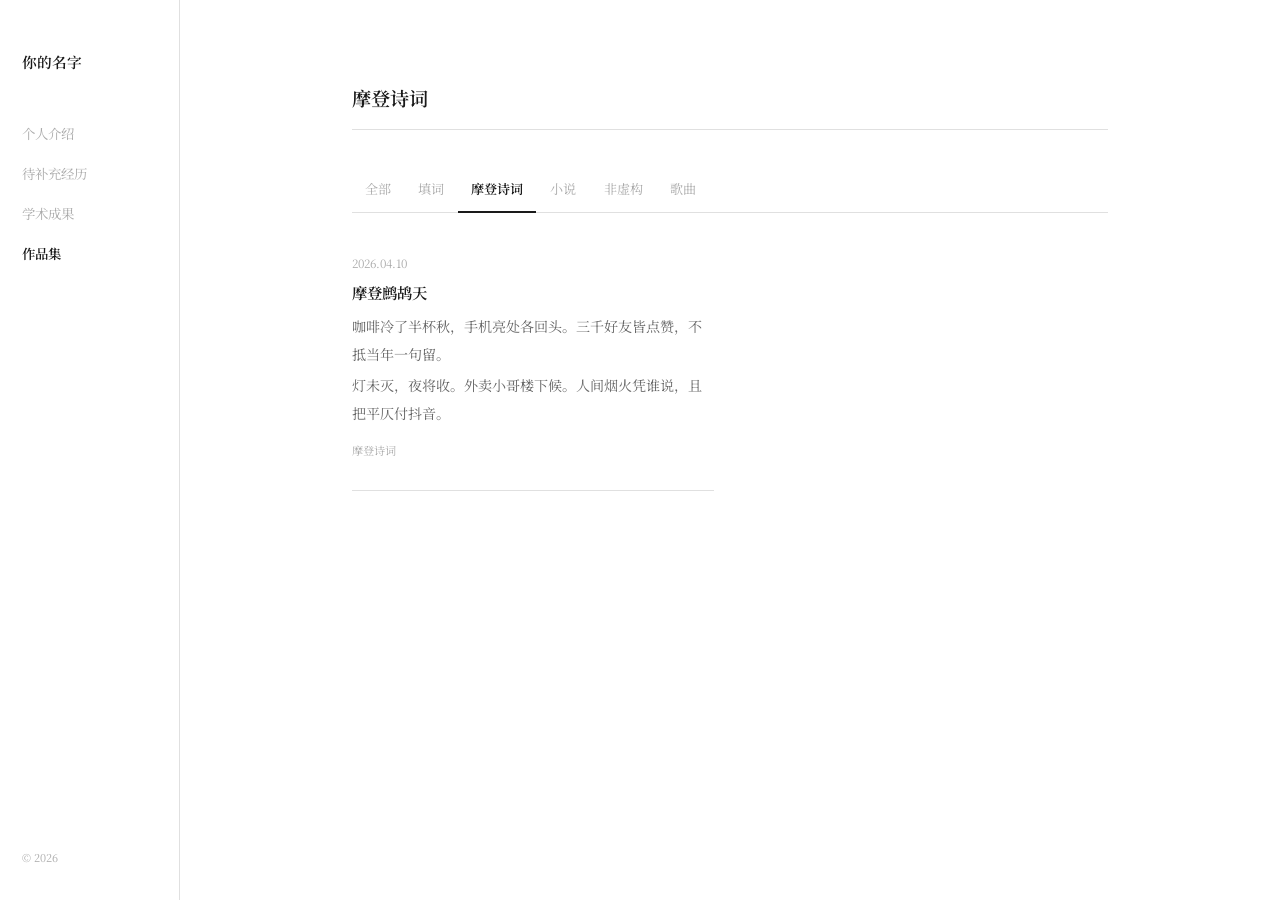
==== works/modern-poetry.html @ 762b655f "Add complete works section with masonry layout and full-text pages - Works overview with all cards i" ====
<!DOCTYPE html>
<html lang="zh-CN">
<head>
  <meta charset="UTF-8">
  <meta name="viewport" content="width=device-width, initial-scale=1.0">
  <title>摩登诗词</title>
  <link rel="stylesheet" href="../style.css">
</head>
<body>

  <aside class="sidebar">
    <a href="../index.html" class="sidebar-name">你的名字</a>
    <button class="mobile-toggle" onclick="document.querySelector('.sidebar-nav').classList.toggle('open')">☰</button>
    <ul class="sidebar-nav">
      <li><a href="../index.html">个人介绍</a></li>
      <li><a href="../experience.html">待补充经历</a></li>
      <li><a href="../academic.html">学术成果</a></li>
      <li><a href="index.html" class="active">作品集</a></li>
    </ul>
    <div class="sidebar-footer">© 2026</div>
  </aside>

  <main class="main">
    <div class="content-wide">
      <h1 class="page-title">摩登诗词</h1>

      <nav class="works-nav">
        <a href="index.html">全部</a>
        <a href="ci.html">填词</a>
        <a href="modern-poetry.html" class="active">摩登诗词</a>
        <a href="fiction.html">小说</a>
        <a href="non-fiction.html">非虚构</a>
        <a href="songs.html">歌曲</a>
      </nav>

      <div class="masonry">

        <div class="card">
          <div class="card-date">2026.04.10</div>
          <h3 class="card-title">摩登鹧鸪天</h3>
          <div class="card-body">
            <p>咖啡冷了半杯秋，手机亮处各回头。三千好友皆点赞，不抵当年一句留。</p>
            <p>灯未灭，夜将收。外卖小哥楼下候。人间烟火凭谁说，且把平仄付抖音。</p>
          </div>
          <div class="card-footer">
            <span class="card-tag">摩登诗词</span>
          </div>
        </div>

      </div>
    </div>
  </main>

</body>
</html>
---- style.css ----
@import url('https://fonts.googleapis.com/css2?family=Noto+Serif+SC:wght@300;400;600&family=Noto+Serif+Tibetan:wght@400;700&family=Libre+Baskerville:ital,wght@0,400;0,700;1,400&display=swap');

:root {
  --black: #1A1A1A;
  --gray: #666666;
  --gray-light: #AAAAAA;
  --rule: #E0E0E0;
  --white: #FFFFFF;
  --sidebar-w: 180px;
  --font-zh: 'Noto Serif SC', serif;
  --font-lat: 'Libre Baskerville', serif;
  --font-tib: 'Noto Serif Tibetan', serif;
}

* { margin: 0; padding: 0; box-sizing: border-box; }

body {
  font-family: var(--font-zh), var(--font-tib);
  background: var(--white);
  color: var(--black);
  line-height: 1.9;
  font-size: 15px;
  -webkit-font-smoothing: antialiased;
}

a {
  color: var(--black);
  text-decoration: none;
  transition: color 0.2s;
}
a:hover { color: var(--gray); }

/* ═══ Sidebar ═══ */
.sidebar {
  position: fixed;
  top: 0; left: 0;
  width: var(--sidebar-w);
  height: 100vh;
  padding: 3rem 1.4rem 2rem;
  display: flex;
  flex-direction: column;
  border-right: 1px solid var(--rule);
  z-index: 100;
  background: var(--white);
}

.sidebar-name {
  font-size: 0.92rem;
  font-weight: 600;
  margin-bottom: 2.5rem;
}

.sidebar-nav { list-style: none; }
.sidebar-nav li { margin-bottom: 0.3rem; }

.sidebar-nav a {
  display: block;
  padding: 0.3rem 0;
  font-size: 0.84rem;
  color: var(--gray-light);
  transition: color 0.2s;
}

.sidebar-nav a:hover { color: var(--black); }
.sidebar-nav a.active { color: var(--black); font-weight: 600; }

.sidebar-footer {
  margin-top: auto;
  font-size: 0.68rem;
  color: var(--gray-light);
}

/* ═══ Main ═══ */
.main {
  margin-left: var(--sidebar-w);
  min-height: 100vh;
  display: flex;
  justify-content: center;
}

.content-area {
  width: 100%;
  max-width: 600px;
  padding: 5rem 2rem;
}

/* ═══ Homepage: centered intro ═══ */
.home-centered {
  text-align: center;
}

.avatar {
  width: 120px;
  height: 120px;
  border-radius: 50%;
  background: var(--rule);
  margin: 0 auto 2.5rem;
  display: flex;
  align-items: center;
  justify-content: center;
  font-size: 0.75rem;
  color: var(--gray-light);
  overflow: hidden;
}

.avatar img {
  width: 100%;
  height: 100%;
  object-fit: cover;
}

.home-name {
  font-size: 1.4rem;
  font-weight: 600;
  margin-bottom: 0.3rem;
}

.home-tagline {
  font-size: 0.88rem;
  color: var(--gray);
  margin-bottom: 3rem;
}

.home-bio {
  text-align: justify;
}

.home-bio p {
  text-indent: 2em;
  margin-bottom: 1.4em;
  line-height: 2;
  font-size: 0.95rem;
}

/* ═══ Subpages ═══ */
.page-title {
  font-size: 1.2rem;
  font-weight: 600;
  margin-bottom: 2.5rem;
  padding-bottom: 0.8rem;
  border-bottom: 1px solid var(--rule);
}

.page-body {
  text-align: justify;
}

.page-body p {
  text-indent: 2em;
  margin-bottom: 1.4em;
  line-height: 2;
  font-size: 0.95rem;
}

.page-body h3 {
  font-size: 1rem;
  font-weight: 600;
  margin-top: 2.5rem;
  margin-bottom: 1rem;
  text-indent: 0;
}

/* ═══ Works: wider content area ═══ */
.content-wide {
  width: 100%;
  max-width: 820px;
  padding: 5rem 2rem;
}

/* ═══ Works Sub-nav ═══ */
.works-nav {
  display: flex;
  flex-wrap: wrap;
  gap: 0.1rem;
  margin-bottom: 2.5rem;
  border-bottom: 1px solid var(--rule);
}

.works-nav a {
  padding: 0.4rem 0.8rem 0.6rem;
  font-size: 0.82rem;
  color: var(--gray-light);
  border-bottom: 2px solid transparent;
  margin-bottom: -1px;
}

.works-nav a:hover { color: var(--black); }

.works-nav a.active {
  color: var(--black);
  border-bottom-color: var(--black);
  font-weight: 600;
}

/* ═══ Masonry ═══ */
.masonry {
  columns: 2;
  column-gap: 2rem;
}

.card {
  break-inside: avoid;
  margin-bottom: 2rem;
  padding-bottom: 1.8rem;
  border-bottom: 1px solid var(--rule);
}

.card-date {
  font-size: 0.72rem;
  color: var(--gray-light);
  margin-bottom: 0.35rem;
}

.card-title {
  font-size: 0.96rem;
  font-weight: 600;
  margin-bottom: 0.5rem;
  line-height: 1.5;
}

.card-body {
  font-size: 0.88rem;
  line-height: 2;
  color: var(--gray);
}

.card-body p { margin-bottom: 0.2rem; }

.card-footer {
  margin-top: 0.8rem;
  display: flex;
  align-items: center;
  justify-content: space-between;
}

.card-tag {
  font-size: 0.7rem;
  color: var(--gray-light);
}

.card-read-more {
  font-size: 0.78rem;
  color: var(--black);
}

.card-read-more:hover { color: var(--gray); }

/* ═══ Article (full text) ═══ */
.article-title {
  font-size: 1.3rem;
  font-weight: 600;
  margin-bottom: 0.4rem;
}

.article-meta {
  font-size: 0.8rem;
  color: var(--gray-light);
  margin-bottom: 2.5rem;
  padding-bottom: 1.2rem;
  border-bottom: 1px solid var(--rule);
}

.article-content {
  text-align: justify;
}

.article-content p {
  text-indent: 2em;
  margin-bottom: 1.4em;
  line-height: 2.2;
  font-size: 0.95rem;
}

.article-content hr {
  border: none;
  height: 1px;
  background: var(--rule);
  margin: 2.5rem 0;
}

.back-link {
  display: inline-block;
  margin-bottom: 2.5rem;
  font-size: 0.8rem;
  color: var(--gray-light);
}

.back-link:hover { color: var(--black); }

/* ═══ Responsive ═══ */
@media (max-width: 900px) {
  .masonry { columns: 1; }
}

@media (max-width: 768px) {
  :root { --sidebar-w: 0px; }

  .sidebar {
    position: fixed;
    top: 0; left: 0; right: 0;
    width: 100%;
    height: auto;
    flex-direction: row;
    align-items: center;
    padding: 0.8rem 1.2rem;
    border-right: none;
    border-bottom: 1px solid var(--rule);
  }

  .sidebar-name { margin-bottom: 0; margin-right: 1.5rem; }

  .sidebar-nav {
    display: none;
    position: absolute;
    top: 100%; left: 0; right: 0;
    background: var(--white);
    border-bottom: 1px solid var(--rule);
    padding: 0.8rem 1.2rem;
  }

  .sidebar-nav.open { display: block; }
  .sidebar-footer { display: none; }

  .mobile-toggle {
    margin-left: auto;
    background: none;
    border: none;
    font-size: 1.1rem;
    cursor: pointer;
    color: var(--black);
  }

  .main { margin-left: 0; margin-top: 50px; }
  .content-area { padding: 3rem 1.5rem; }
  .content-wide { padding: 3rem 1.5rem; }
}

@media (min-width: 769px) {
  .mobile-toggle { display: none; }
}
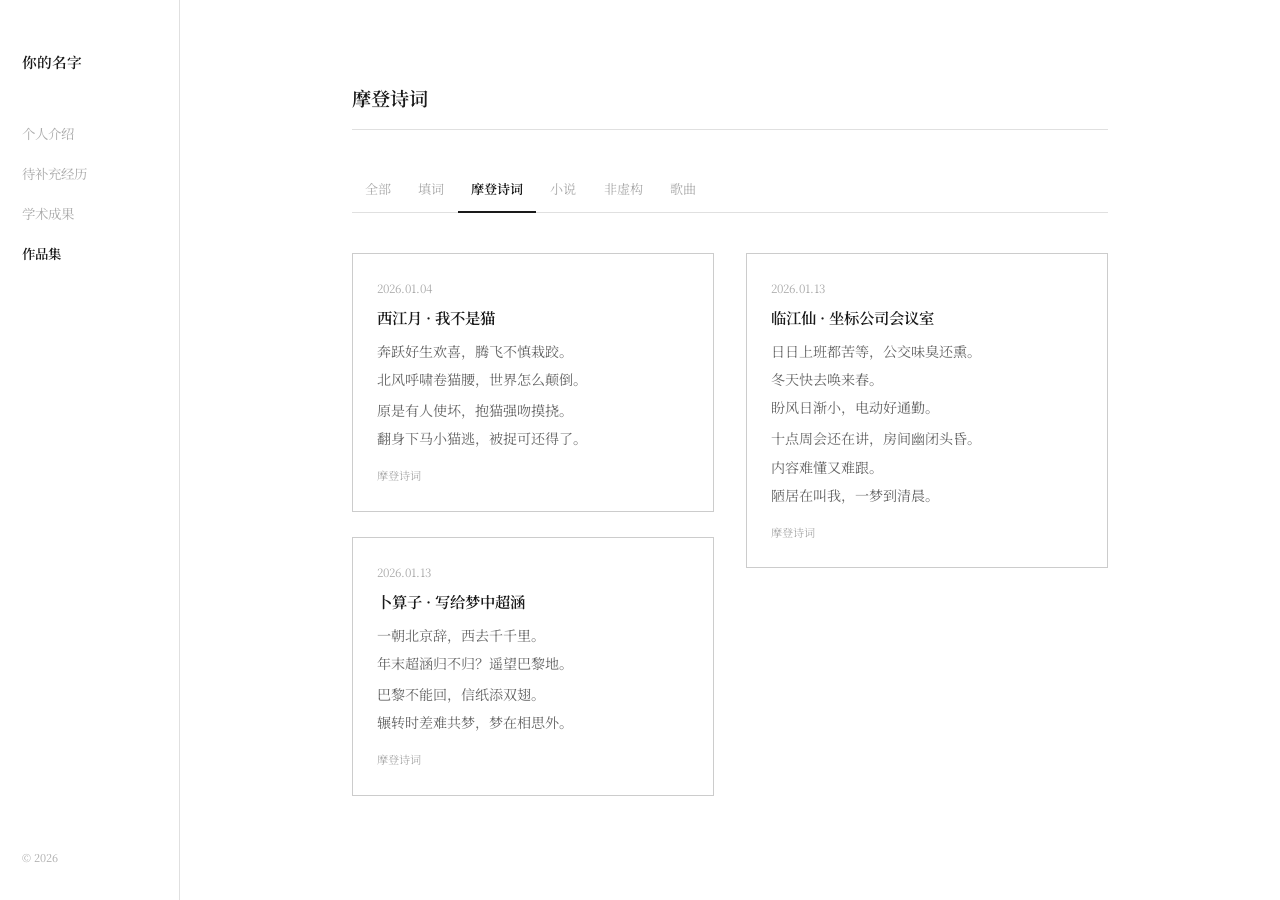
==== commit 3d8c55f2: "modern-poetry.html" ====
--- a/works/modern-poetry.html
+++ b/works/modern-poetry.html
@@ -36,11 +36,35 @@
       <div class="masonry">
 
         <div class="card">
-          <div class="card-date">2026.04.10</div>
-          <h3 class="card-title">摩登鹧鸪天</h3>
+          <div class="card-date">2026.01.04</div>
+          <h3 class="card-title">西江月 · 我不是猫</h3>
           <div class="card-body">
-            <p>咖啡冷了半杯秋，手机亮处各回头。三千好友皆点赞，不抵当年一句留。</p>
-            <p>灯未灭，夜将收。外卖小哥楼下候。人间烟火凭谁说，且把平仄付抖音。</p>
+            <p>奔跃好生欢喜，腾飞不慎栽跤。<br>北风呼啸卷猫腰，世界怎么颠倒。</p>
+            <p>原是有人使坏，抱猫强吻摸挠。<br>翻身下马小猫逃，被捉可还得了。</p>
+          </div>
+          <div class="card-footer">
+            <span class="card-tag">摩登诗词</span>
+          </div>
+        </div>
+
+        <div class="card">
+          <div class="card-date">2026.01.13</div>
+          <h3 class="card-title">卜算子 · 写给梦中超涵</h3>
+          <div class="card-body">
+            <p>一朝北京辞，西去千千里。<br>年末超涵归不归？遥望巴黎地。</p>
+            <p>巴黎不能回，信纸添双翅。<br>辗转时差难共梦，梦在相思外。</p>
+          </div>
+          <div class="card-footer">
+            <span class="card-tag">摩登诗词</span>
+          </div>
+        </div>
+
+        <div class="card">
+          <div class="card-date">2026.01.13</div>
+          <h3 class="card-title">临江仙 · 坐标公司会议室</h3>
+          <div class="card-body">
+            <p>日日上班都苦等，公交味臭还熏。<br>冬天快去唤来春。<br>盼风日渐小，电动好通勤。</p>
+            <p>十点周会还在讲，房间幽闭头昏。<br>内容难懂又难跟。<br>陋居在叫我，一梦到清晨。</p>
           </div>
           <div class="card-footer">
             <span class="card-tag">摩登诗词</span>
--- a/style.css
+++ b/style.css
@@ -200,9 +200,34 @@
 
 .card {
   break-inside: avoid;
-  margin-bottom: 2rem;
-  padding-bottom: 1.8rem;
-  border-bottom: 1px solid var(--rule);
+  margin-bottom: 1.6rem;
+  padding: 1.5rem;
+  border: 1px solid #CCCCCC;
+  transition: border-color 0.2s;
+}
+
+.card:hover {
+  border-color: #999999;
+}
+
+/* ═══ Audio/Video in cards ═══ */
+.card audio {
+  width: 100%;
+  margin-top: 0.8rem;
+  height: 36px;
+}
+
+.card video {
+  width: 100%;
+  margin-top: 0.8rem;
+  border: 1px solid var(--rule);
+}
+
+.card iframe {
+  width: 100%;
+  aspect-ratio: 16/9;
+  margin-top: 0.8rem;
+  border: none;
 }
 
 .card-date {
